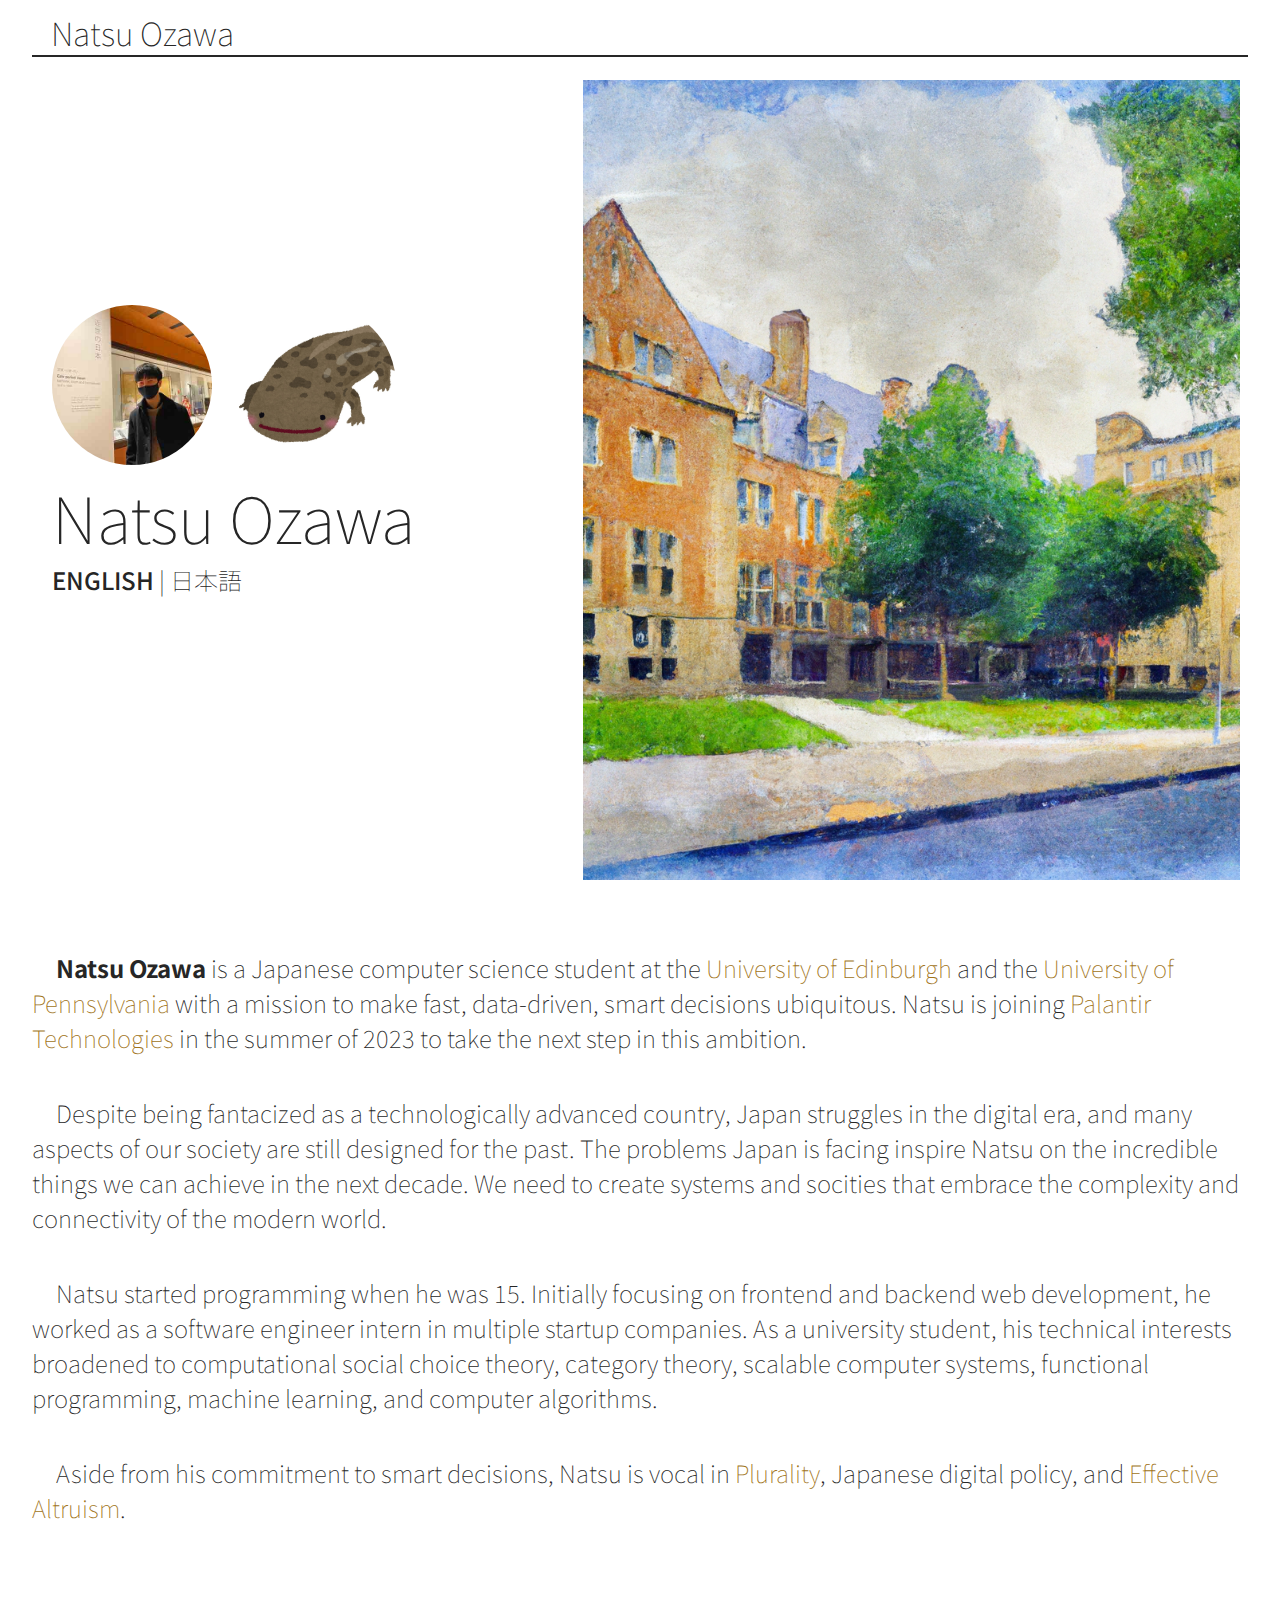
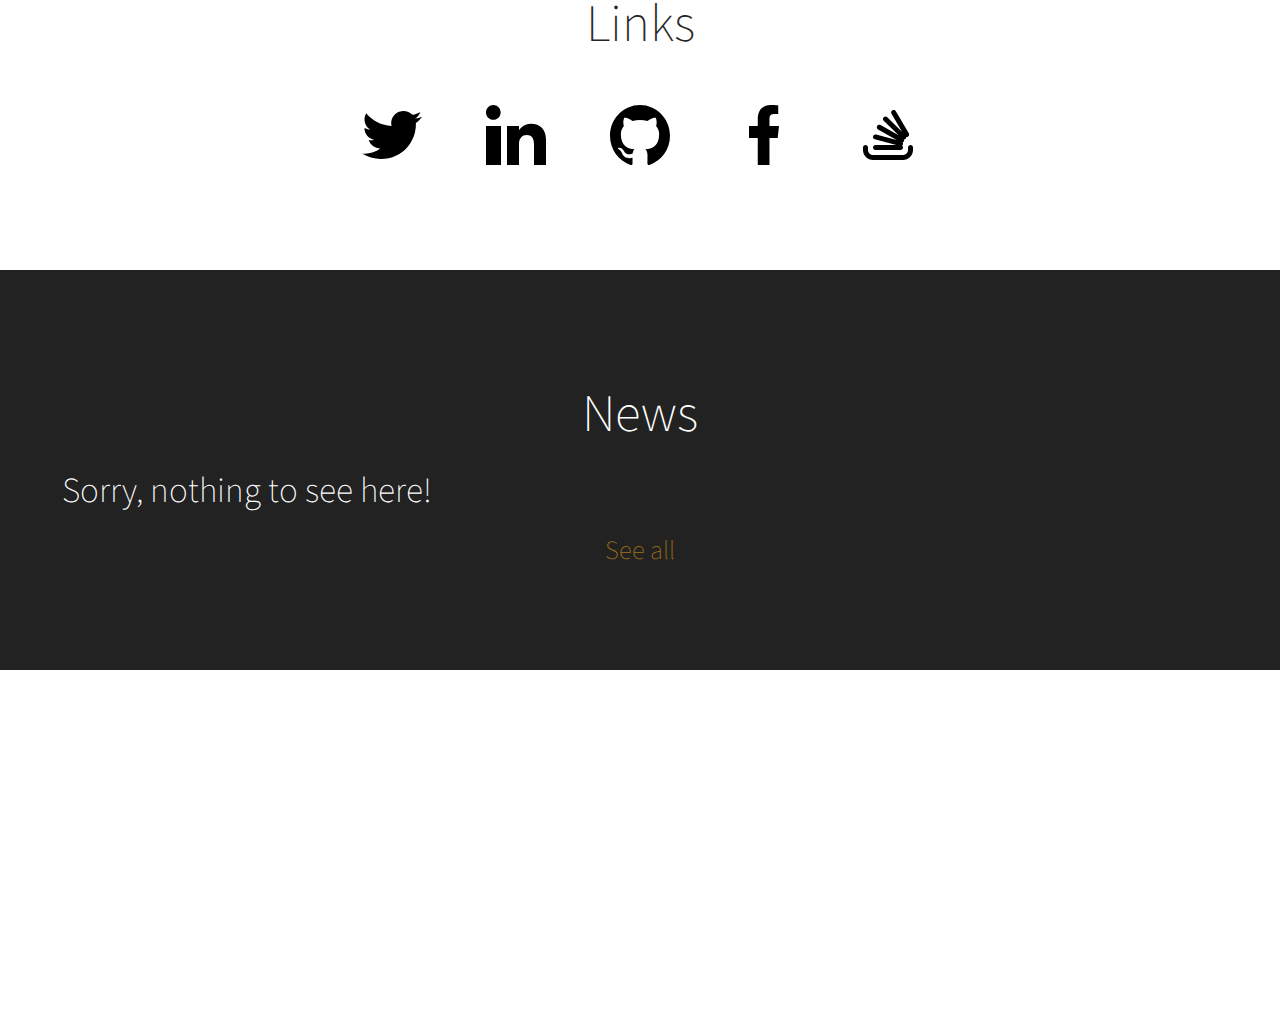
==== index.html @ bff7523b "Update links section" ====
<!DOCTYPE html>
<html>
<head>
  <meta charset="utf-8">
  <meta name="viewport" content="width=device-width, initial-scale=1.0">
  <title>Natsu Ozawa</title>
  <meta name="description" content="Natsu Ozawa is a Japanese computer science student at the University of Edinburgh and the University of Pennslyvania, with a mission to make fast, data-driven, smart decisions ubiquitous.">
  <meta property="og:locale" content="en_US" />
  <meta property="og:type" content="website" />
  <meta property="og:title" content="Natsu Ozawa" />
  <meta property="og:description" content="Natsu Ozawa is a Japanese computer science student at the University of Edinburgh and the University of Pennslyvania, with a mission to make fast, data-driven, smart decisions ubiquitous." />
  <meta property="og:url" content="https://natsuozawa.com/" />
  <meta property="og:site_name" content="Natsu Ozawa" />
  <meta property="og:image" content="https://natsuozawa.com/img/ogimg.jpg" />
  <meta property="og:image:width" content="2880" />
  <meta property="og:image:height" content="1404" />
  <meta property="og:image:type" content="image/png" />
  <meta name="author" content="Natsu Ozawa">
  <meta name="keywords" content="Natsu Ozawa, Natsu, Ozawa, 小澤夏彦, natsuozawa">
  <link href="https://fonts.googleapis.com/css2?family=Noto+Sans+JP:wght@100;400&display=swap" rel="stylesheet">
  <link type="text/css" rel="stylesheet" href="index.css">
  <script>
  const lang = navigator.language;
  if (sessionStorage.getItem('natsuozawa.github.io:initial') == null) {
    if (lang === 'ja' || lang === 'ja-JP') {
      sessionStorage.setItem('natsuozawa.github.io:initial', 'ja');
      window.location.replace('./jp');
    } else {
      sessionStorage.setItem('natsuozawa.github.io:initial', 'en');
    }
  }
  </script>
</head>
<body>
  <div id="header-wrap">
    <div id="header">
      <h1 id="header-name"><a href="/">Natsu Ozawa</a></h1>
    </div>
  </div>
  <div id="content">
    <div id="main">
      <div class="stretch left">
        <div>
          <img class="avatar" src="img/face.jpg" />
          <img class="avatar" src="img/ntszw.jpg" />
          <h1 class="giant">Natsu Ozawa</h1>
          <p><span style="font-weight: 500">English</span> | <a href="jp">日本語</a></p>
        </div>
      </div>
      <div class="stretch right"></div>
    </div>
    <div id="introduction" class="component padded">
      <p class="message"><span style="font-weight: bold;">Natsu Ozawa</span> is a Japanese computer science student at the <a href="https://www.ed.ac.uk">University of Edinburgh</a> and the <a href="https://www.upenn.edu">University of Pennsylvania</a> with a mission to make fast, data-driven, smart decisions ubiquitous. Natsu is joining <a href="https://www.palantir.com">Palantir Technologies</a> in the summer of 2023 to take the next step in this ambition.</p>
      <p class="message">Despite being fantacized as a technologically advanced country, Japan struggles in the digital era, and many aspects of our society are still designed for the past. The problems Japan is facing inspire Natsu on the incredible things we can achieve in the next decade. We need to create systems and socities that embrace the complexity and connectivity of the modern world.</p>
      <p class="message">Natsu started programming when he was 15. Initially focusing on frontend and backend web development, he worked as a software engineer intern in multiple startup companies. As a university student, his technical interests broadened to computational social choice theory, category theory, scalable computer systems, functional programming, machine learning, and computer algorithms.</p>
      <p class="message">Aside from his commitment to smart decisions, Natsu is vocal in <a href="https://plurality.institute">Plurality</a>, Japanese digital policy, and <a href="https://www.effectivealtruism.org/">Effective Altruism</a>.</p>
     <div class="box-container">
        <div class="box">
          <h1 class="big">Links</h1>
            <a href="https://twitter.com/ntszw"><img src="/img/twitter.svg" class="link-img" /></a></li>
            <a href="https://linkedin.com/in/natsuozawa"><img src="/img/linkedin.svg" class="link-img" /></a></li>
            <a href="https://github.com/natsuozawa"><img src="/img/github.svg" class="link-img" /></a></li>
            <a href="https://facebook.com/ntszw"><img src="/img/facebook.svg" class="link-img" /></a></li>
            <a href="https://stackoverflow.com/users/9121127/natsuozawa"><img src="/img/stackoverflow.svg" class="link-img" /></a></li>
          </ul>
        </div>
      </div>
    </div>
    <div id="see" class="last">
      <div class="blackbox">
        <h1 class="big">News</h1>
        <div class="component" id="gpmb_index_root" style="text-align: left">
          <h1>Sorry, nothing to see here!</h1>
        </div>
        <p class="message"><a href="news">See all</a></p>
      </div>
    </div>
  </div>
  <div class="before-footer"></div>
  <div id="footer">
    <div id="name">
      <h1>Natsu Ozawa</h1>
    </div>
    <div id="navigator">
      <ul class="nav">
        <li><a href="./jp">日本語</a></li>
        <li><a href="https://github.com/natsuozawa">Github</a></li>
        <li><a href="https://resume.id/natsuozawa">Portfolio</a></li>
      </ul>
      <p>&#169; 2018-2023 Natsu Ozawa</p>
    </div>
  </div>
  <script src="jquery-1.12.4.min.js"></script>
  <script src="check.js"></script>
  <script src="gpmb.js"></script>
  <script>
    gpmb.load("natsuozawa", "news", function() {
      var gpmbIndexRoot = document.getElementById("gpmb_index_root");
      if (gpmb.entries.length > 0) gpmbIndexRoot.innerHTML = "";
      gpmb.embed(gpmbIndexRoot, -1, -2);
    });
  </script>
</body>
</html>
---- index.css ----
body {
  font-family: "Noto Sans Japanese", "Noto Sans JP", sans-serif;
  margin: 0;
  color: #262626;
}

div {
  background-repeat: no-repeat;
  background-size: cover;
}

#content {
  background-color: white;
}

h1, h2, h3, p, li {
  font-weight: 100;
  margin: 0;
}

a {
  text-decoration: none;
  color: #a07318;
}

a:hover {
  color: #664d04;
}

hr {
  width: 5%;
  border: none;
  border-bottom: 2px solid white;
  margin: auto;
}

@media only screen and (min-width: 410px) and (min-height: 350px) {
  .giant {
    font-size: 64px;
  }
  .big {
    font-size: 48px;
  }
  .message {
    font-size: 24px;
  }
  .icon {
    height: 64px;
    width: 64px;
  }
}
@media only screen and (max-width: 410px), only screen and (max-height: 350px) {
  .giant {
    font-size: 48px;
  }
  .big {
    font-size: 36px;
  }
  .message {
    font-size: 20px;
  }
  .icon {
    height: 48px;
    width: 48px;
  }
}
.bold-text {
  font-weight: 400;
}

.component {
  width: 95%;
  margin: auto;
}

.box {
  padding: 20px;
}
.box p {
  font-size: 20px;
}

.blackbox {
  background-color: rgba(0, 0, 0, 0.6);
  display: table-cell;
  vertical-align: middle;
  height: inherit;
  width: 100vw;
  color: white;
  padding: 0 2.5%;
}

.banner {
  height: calc(100vh - 80px);
  width: 100%;
  text-align: center;
  background-repeat: no-repeat;
  background-size: cover;
  background-attachment: fixed;
  margin-bottom: 50px;
}
.banner h1 {
  text-transform: uppercase;
}

.last {
  text-align: center;
  background-attachment: fixed;
  height: 400px;
}
.last h1 {
  margin-bottom: 20px;
}

.avatar {
  height: 160px;
  width: 160px;
  border-radius: 50%;
  object-fit: cover;
  object-position: center;
}

.link-img {
  width: 60px;
  object-fit: cover;
  object-position: center;
  margin: 30px;
}

#header-wrap {
  background-color: white;
  padding-bottom: 20px;
  height: 60px;
}

#header {
  width: 95%;
  border-bottom: 2px solid #262626;
  margin: 0 auto;
  padding-top: 9px;
}
#header a {
  color: inherit;
}
#header #header-name {
  font-weight: 100;
  margin: 0;
  width: 220px;
  text-align: center;
}
@media only screen and (min-width: 650px) {
  #header #header-name {
    display: inline-block;
  }
}
@media only screen and (max-width: 310px) {
  #header #header-name {
    display: inline-block;
  }
  #header .nav {
    display: none;
  }
}

#footer {
  width: 95%;
  margin: 0 2.5%;
  bottom: 0;
}
#footer div {
  display: table-cell;
  vertical-align: middle;
  height: inherit;
}
#footer #name h1 {
  font-weight: 400;
  font-size: 64px;
  text-align: center;
}
#footer #navigator {
  text-align: right;
  position: relative;
}
#footer #navigator .nav {
  font-size: 28px;
  margin: 0;
  padding: 0;
}
#footer #navigator .nav li {
  display: inline-block;
  margin-right: 20px;
}
#footer #navigator p {
  position: absolute;
  bottom: 10px;
  right: 20px;
}

@media only screen and (min-width: 600px) {
  #name {
    width: 300px;
  }
  #navigator {
    width: calc(95vw - 310px);
  }
}
@media only screen and (max-width: 600px) and (min-width: 350px) {
  #name h1 {
    width: 200px;
    font-size: 48px !important;
  }
  #navigator {
    width: calc(95vw - 200px);
  }
}
@media only screen and (max-width: 350px) {
  .before-footer {
    margin-bottom: 250px;
  }
  #footer {
    height: 230px !important;
  }
  #name {
    display: none !important;
  }
  #navigator {
    width: 95vw;
  }
}
@media only screen and (min-height: 350px) {
  #footer {
    height: 350px;
  }
}
@media only screen and (max-height: 350px) {
  #footer {
    height: 100vh;
  }
  #footer #name h1 {
    font-size: 48px !important;
  }
}
#main {
  width: 95%;
  margin: auto;
  padding-bottom: 50px;
}
#main .left p {
  text-transform: uppercase;
  font-weight: 100;
  font-size: 24px;
}
#main .left h1, #main .left p {
  padding-left: 20px;
}
#main .left img {
  margin-left: 20px;
}
#main .left a {
  color: inherit;
}
#main .left a:hover {
  color: #a07318;
}
#main .right {
  background-image: url("img/aiart.png");
  background-position: left top;
  margin-bottom: 20px;
}
@media only screen and (min-width: 600px) {
  #main .left, #main .right {
    display: inline-block;
    vertical-align: middle;
  }
  #main .left {
    width: 45%;
    height: calc(100vh - 80px);
  }
  #main .left > div {
    padding-top: 25vh;
  }
  #main .right {
    width: 54%;
    height: calc(100vh - 100px);
  }
}
@media only screen and (max-width: 600px) {
  #main .left {
    height: calc(40vh - 40px);
    width: 100%;
  }
  #main .left > div {
    padding-top: 5vh;
  }
  #main .right {
    height: calc(70vh - 110px);
    width: 80%;
    margin: auto;
  }
}
@media only screen and (max-width: 600px) and (max-height: 575px) {
  #main .right {
    visibility: hidden;
  }
}
@media only screen and (max-width: 310px) and (max-height: 710px) {
  #main .right {
    visibility: hidden;
  }
}
@media only screen and (max-height: 600px) {
  #main .left > div {
    padding-top: 5vh;
  }
}

#introduction {
  padding-bottom: 50px;
}
#introduction .box-container {
  display: flex;
  justify-content: center;
}
#introduction h1 {
  text-align: center;
  margin-bottom: 20px;
}
#introduction p {
  margin-bottom: 40px;
  text-indent: 24px;
}
#introduction svg {
  margin-right: 16px;
  display: inline-block;
  vertical-align: middle;
  fill: #666;
}

#see {
  background-color: #555;
  background-position: center;
}

/*# sourceMappingURL=index.css.map */
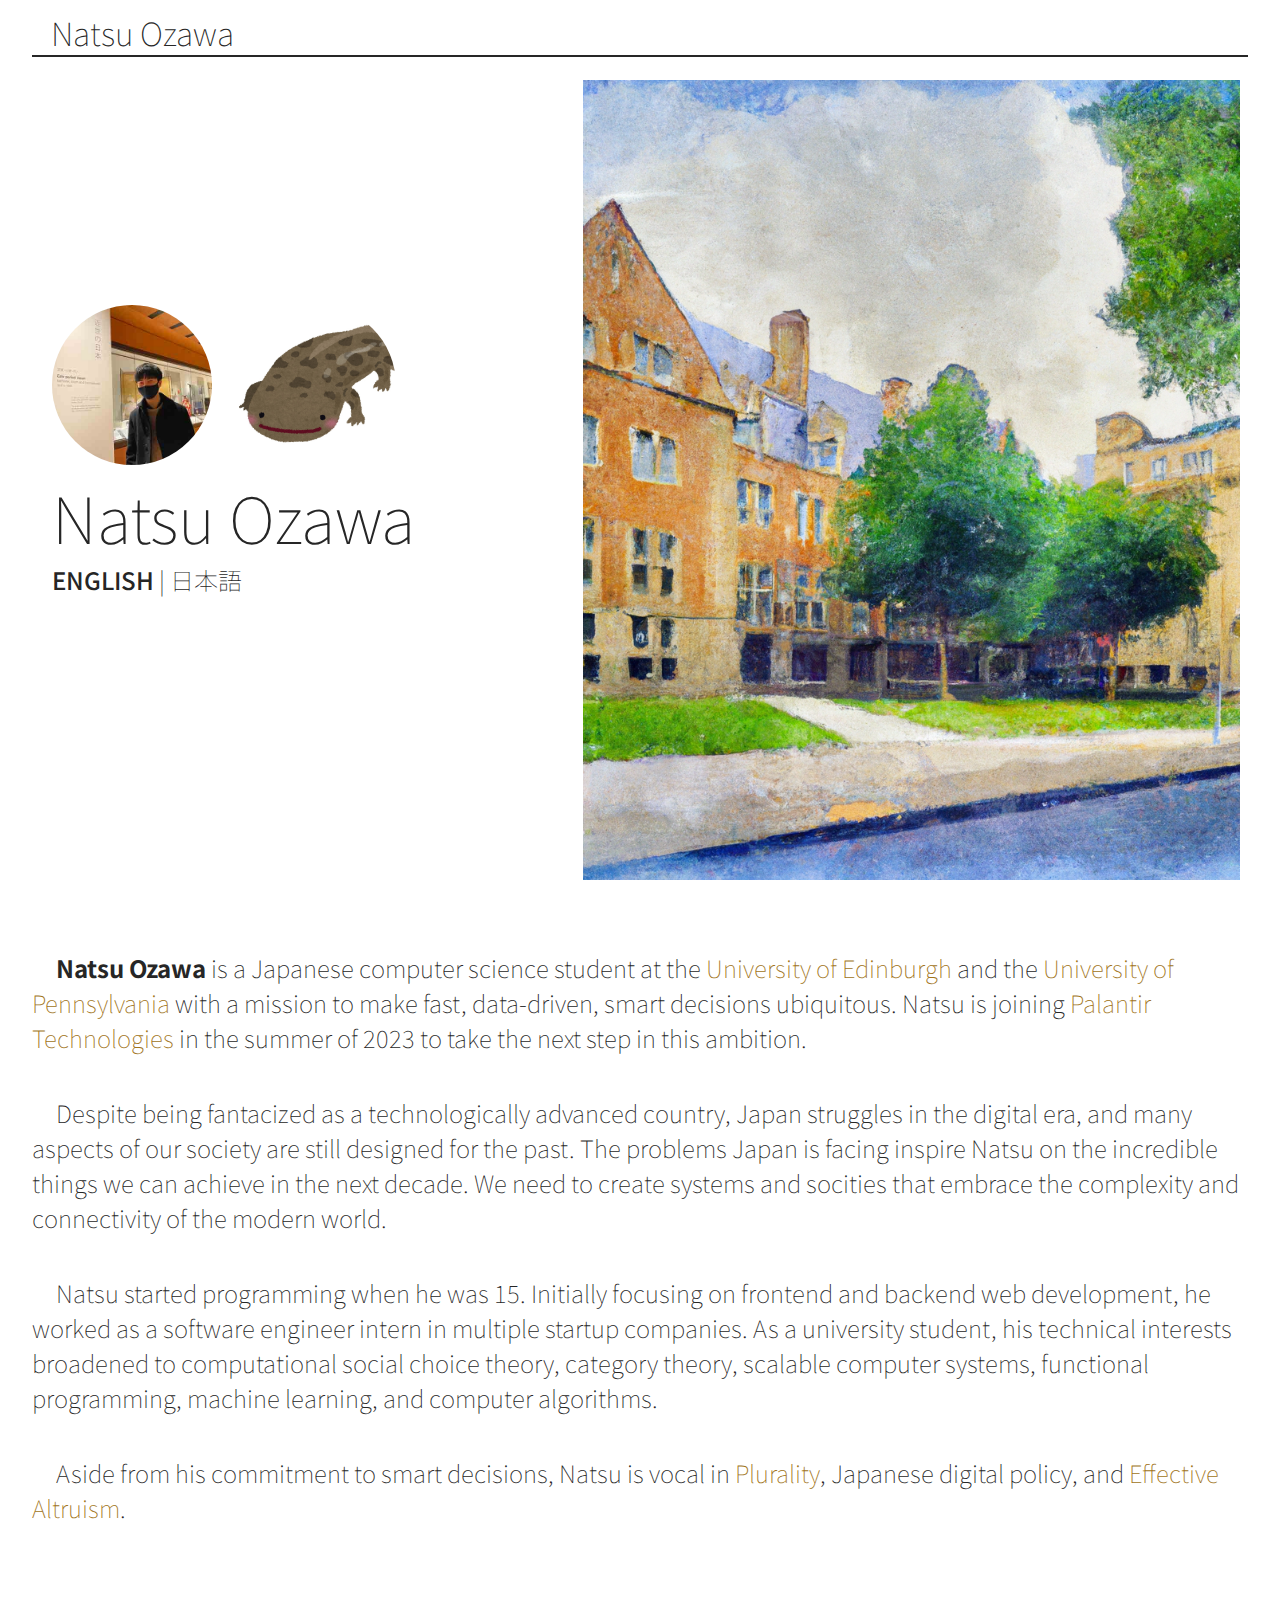
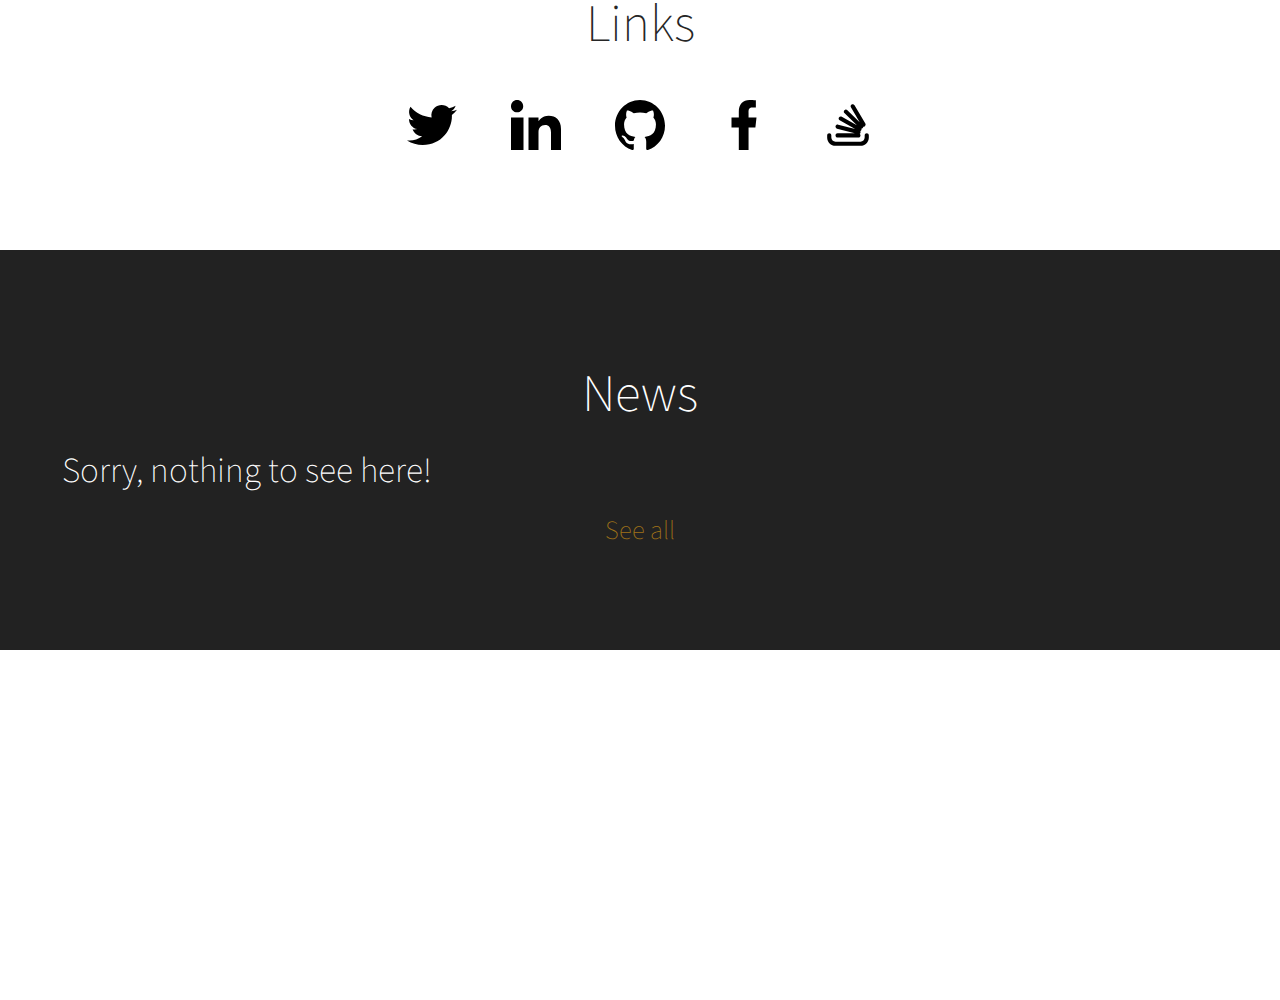
==== commit 6675ad9e: "Add favicon explicitly" ====
--- a/index.html
+++ b/index.html
@@ -11,7 +11,7 @@
   <meta property="og:description" content="Natsu Ozawa is a Japanese computer science student at the University of Edinburgh and the University of Pennslyvania, with a mission to make fast, data-driven, smart decisions ubiquitous." />
   <meta property="og:url" content="https://natsuozawa.com/" />
   <meta property="og:site_name" content="Natsu Ozawa" />
-  <meta property="og:image" content="https://natsuozawa.com/img/ogimg.jpg" />
+  <meta property="og:image" content="https://natsuozawa.com/img/ogimage.png" />
   <meta property="og:image:width" content="2880" />
   <meta property="og:image:height" content="1404" />
   <meta property="og:image:type" content="image/png" />
@@ -19,6 +19,7 @@
   <meta name="keywords" content="Natsu Ozawa, Natsu, Ozawa, 小澤夏彦, natsuozawa">
   <link href="https://fonts.googleapis.com/css2?family=Noto+Sans+JP:wght@100;400&display=swap" rel="stylesheet">
   <link type="text/css" rel="stylesheet" href="index.css">
+  <link rel="icon" href="favicon.ico">
   <script>
   const lang = navigator.language;
   if (sessionStorage.getItem('natsuozawa.github.io:initial') == null) {
@@ -84,7 +85,7 @@
     <div id="navigator">
       <ul class="nav">
         <li><a href="./jp">日本語</a></li>
-        <li><a href="https://github.com/natsuozawa">Github</a></li>
+        <li><a href="https://blog.natsuozawa.com">Blog</a></li>
         <li><a href="https://resume.id/natsuozawa">Portfolio</a></li>
       </ul>
       <p>&#169; 2018-2023 Natsu Ozawa</p>
--- a/index.css
+++ b/index.css
@@ -121,10 +121,10 @@
 }
 
 .link-img {
-  width: 60px;
+  width: 50px;
   object-fit: cover;
   object-position: center;
-  margin: 30px;
+  margin: 25px;
 }
 
 #header-wrap {
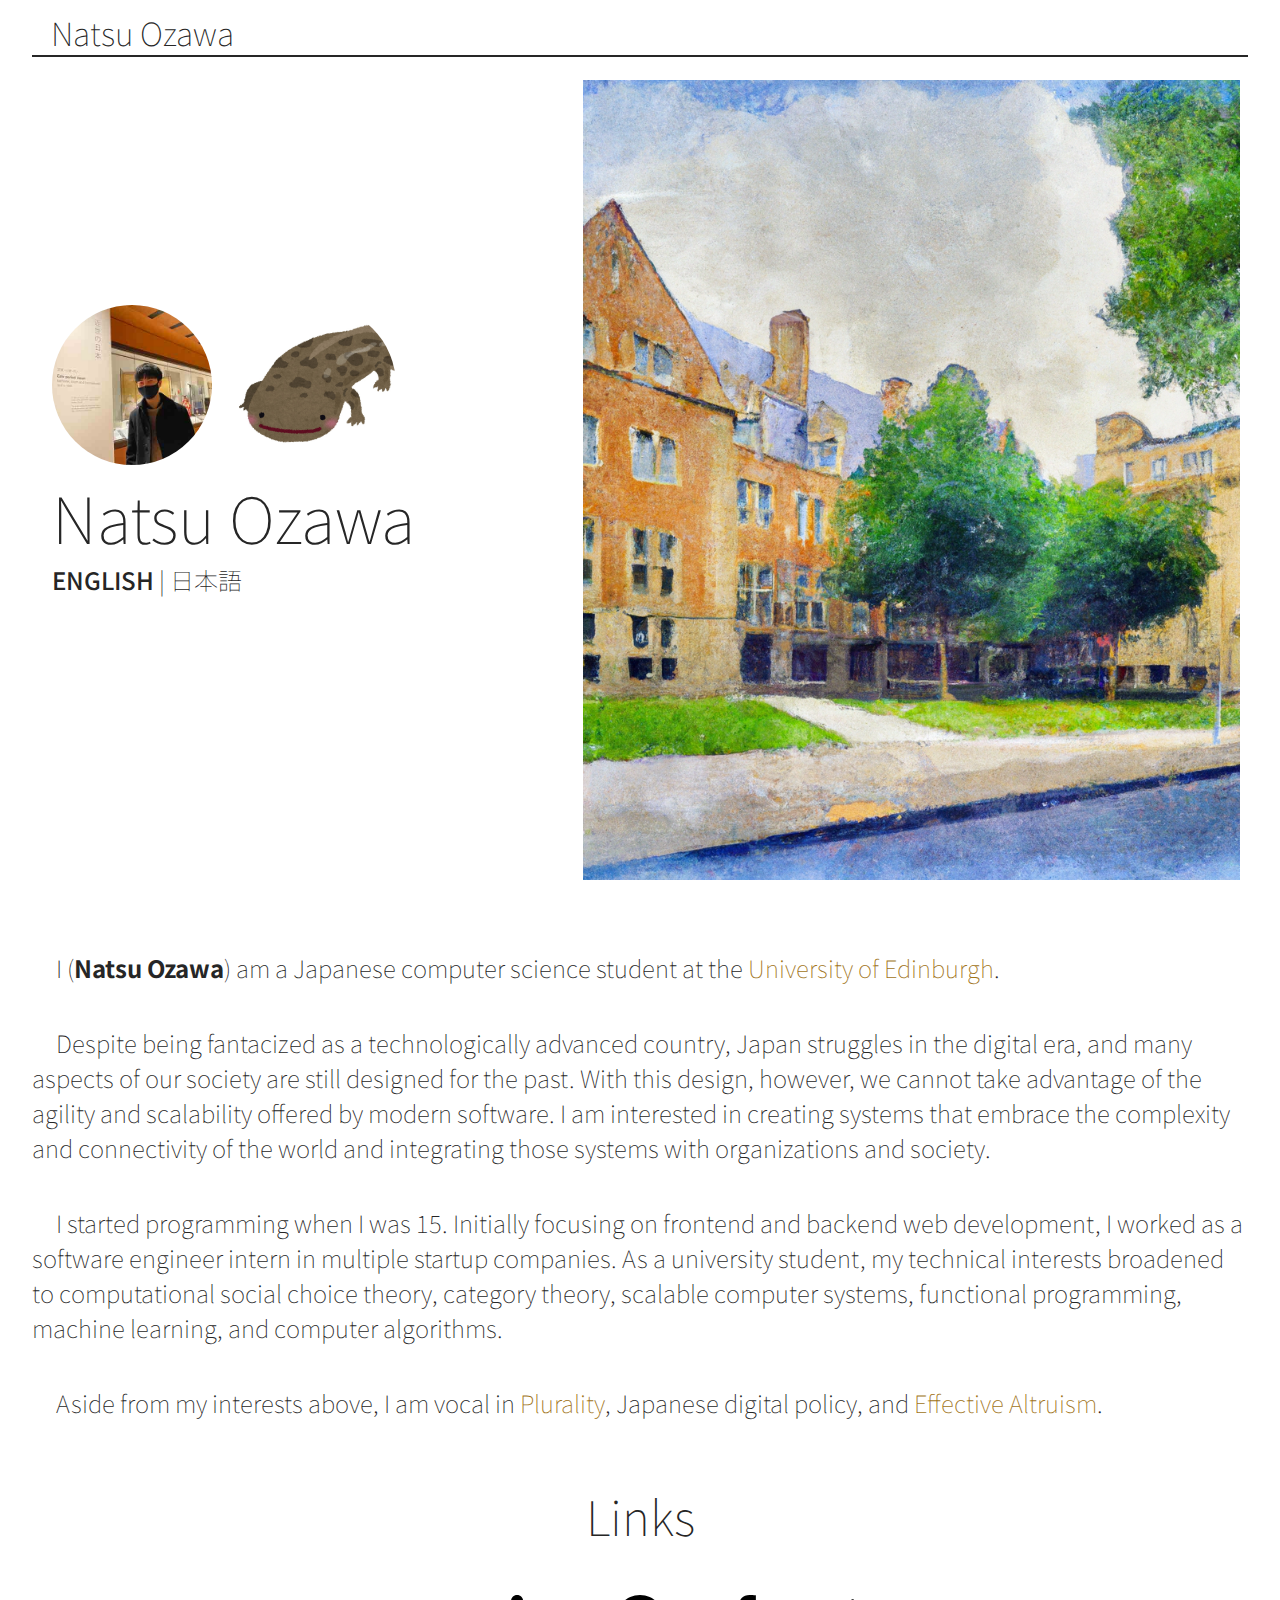
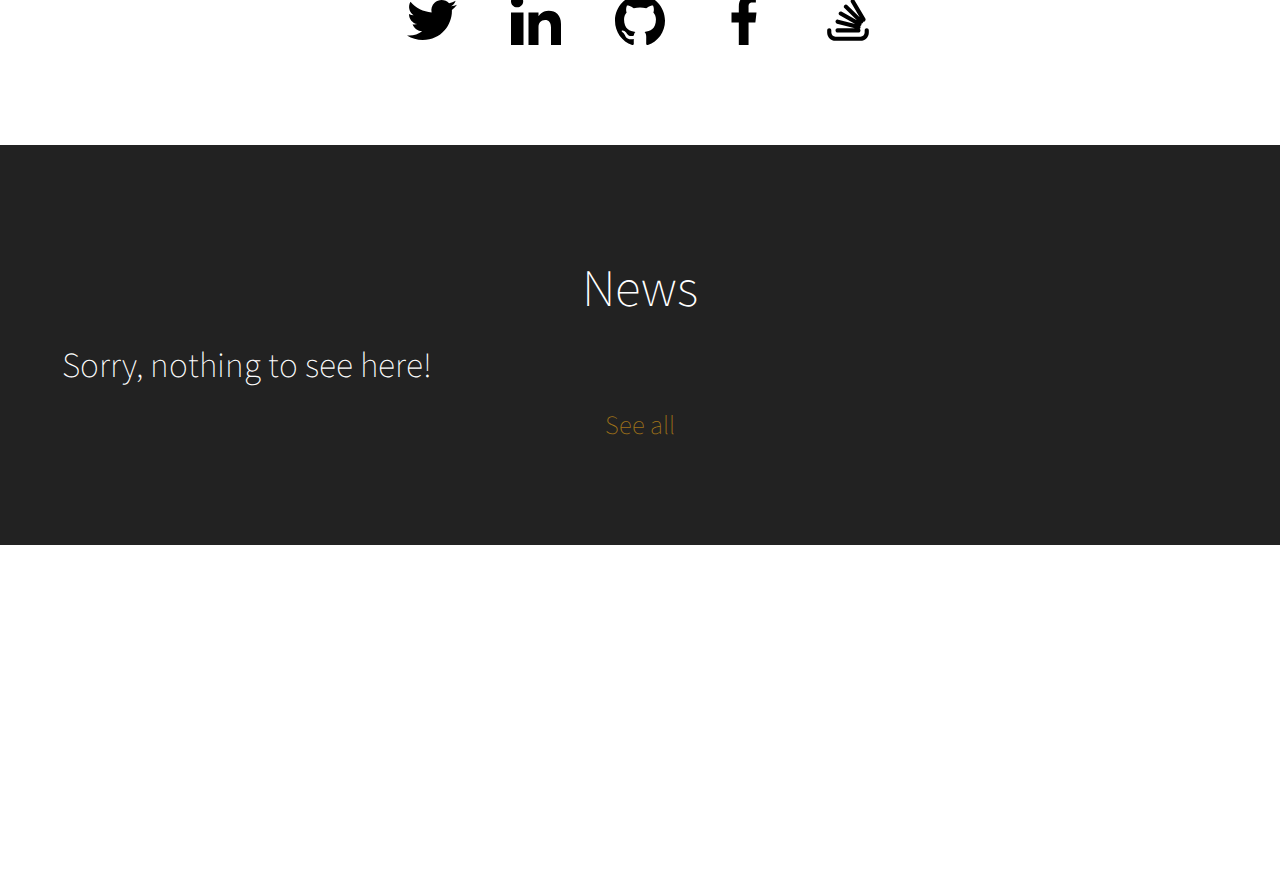
==== commit 6d59c5e7: "Update website description" ====
--- a/index.html
+++ b/index.html
@@ -4,11 +4,11 @@
   <meta charset="utf-8">
   <meta name="viewport" content="width=device-width, initial-scale=1.0">
   <title>Natsu Ozawa</title>
-  <meta name="description" content="Natsu Ozawa is a Japanese computer science student at the University of Edinburgh and the University of Pennslyvania, with a mission to make fast, data-driven, smart decisions ubiquitous.">
+  <meta name="description" content="Natsu Ozawa is a Japanese computer science student at the University of Edinburgh.">
   <meta property="og:locale" content="en_US" />
   <meta property="og:type" content="website" />
   <meta property="og:title" content="Natsu Ozawa" />
-  <meta property="og:description" content="Natsu Ozawa is a Japanese computer science student at the University of Edinburgh and the University of Pennslyvania, with a mission to make fast, data-driven, smart decisions ubiquitous." />
+  <meta property="og:description" content="Natsu Ozawa is a Japanese computer science student at the University of Edinburgh." />
   <meta property="og:url" content="https://natsuozawa.com/" />
   <meta property="og:site_name" content="Natsu Ozawa" />
   <meta property="og:image" content="https://natsuozawa.com/img/ogimage.png" />
@@ -51,10 +51,10 @@
       <div class="stretch right"></div>
     </div>
     <div id="introduction" class="component padded">
-      <p class="message"><span style="font-weight: bold;">Natsu Ozawa</span> is a Japanese computer science student at the <a href="https://www.ed.ac.uk">University of Edinburgh</a> and the <a href="https://www.upenn.edu">University of Pennsylvania</a> with a mission to make fast, data-driven, smart decisions ubiquitous. Natsu is joining <a href="https://www.palantir.com">Palantir Technologies</a> in the summer of 2023 to take the next step in this ambition.</p>
-      <p class="message">Despite being fantacized as a technologically advanced country, Japan struggles in the digital era, and many aspects of our society are still designed for the past. The problems Japan is facing inspire Natsu on the incredible things we can achieve in the next decade. We need to create systems and socities that embrace the complexity and connectivity of the modern world.</p>
-      <p class="message">Natsu started programming when he was 15. Initially focusing on frontend and backend web development, he worked as a software engineer intern in multiple startup companies. As a university student, his technical interests broadened to computational social choice theory, category theory, scalable computer systems, functional programming, machine learning, and computer algorithms.</p>
-      <p class="message">Aside from his commitment to smart decisions, Natsu is vocal in <a href="https://plurality.institute">Plurality</a>, Japanese digital policy, and <a href="https://www.effectivealtruism.org/">Effective Altruism</a>.</p>
+      <p class="message">I (<span style="font-weight: bold;">Natsu Ozawa</span>) am a Japanese computer science student at the <a href="https://www.ed.ac.uk">University of Edinburgh</a>.</p>
+      <p class="message">Despite being fantacized as a technologically advanced country, Japan struggles in the digital era, and many aspects of our society are still designed for the past. With this design, however, we cannot take advantage of the agility and scalability offered by modern software. I am interested in creating systems that embrace the complexity and connectivity of the world and integrating those systems with organizations and society.</p>
+      <p class="message">I started programming when I was 15. Initially focusing on frontend and backend web development, I worked as a software engineer intern in multiple startup companies. As a university student, my technical interests broadened to computational social choice theory, category theory, scalable computer systems, functional programming, machine learning, and computer algorithms.</p>
+      <p class="message">Aside from my interests above, I am vocal in <a href="https://plurality.institute">Plurality</a>, Japanese digital policy, and <a href="https://www.effectivealtruism.org/">Effective Altruism</a>.</p>
      <div class="box-container">
         <div class="box">
           <h1 class="big">Links</h1>
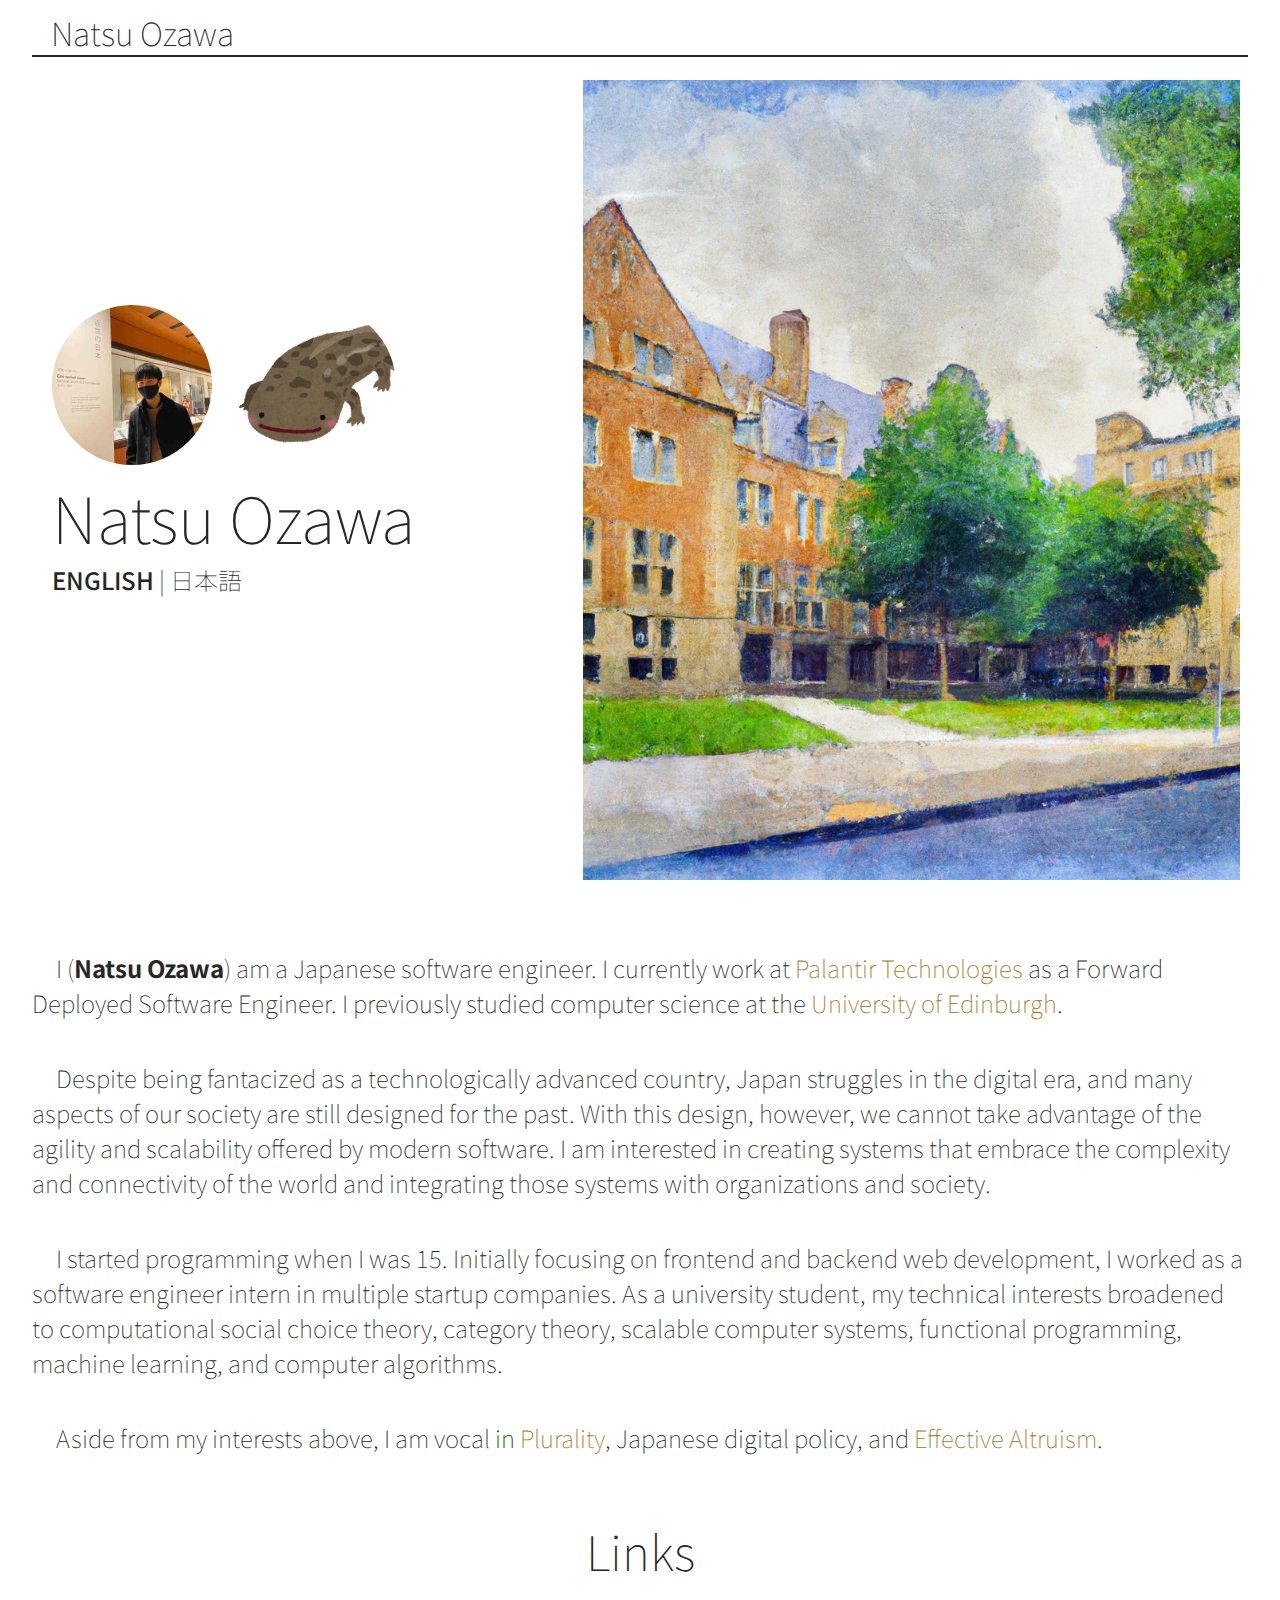
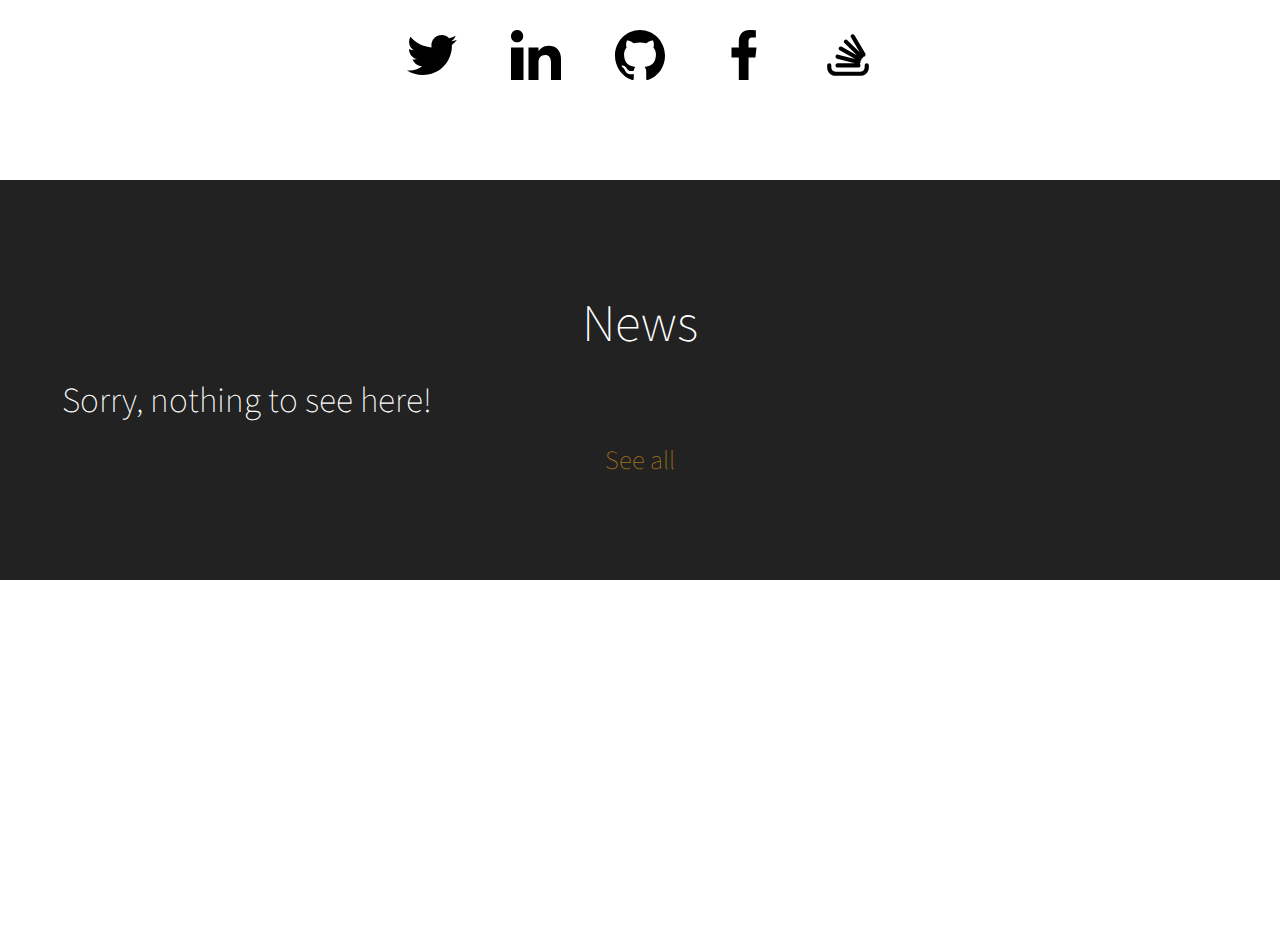
==== commit 137daea6: "Update job" ====
--- a/index.html
+++ b/index.html
@@ -4,11 +4,11 @@
   <meta charset="utf-8">
   <meta name="viewport" content="width=device-width, initial-scale=1.0">
   <title>Natsu Ozawa</title>
-  <meta name="description" content="Natsu Ozawa is a Japanese computer science student at the University of Edinburgh.">
+  <meta name="description" content="Natsu Ozawa is a Forward Deployed Software Engineer at Palantir Technologies." />
   <meta property="og:locale" content="en_US" />
   <meta property="og:type" content="website" />
   <meta property="og:title" content="Natsu Ozawa" />
-  <meta property="og:description" content="Natsu Ozawa is a Japanese computer science student at the University of Edinburgh." />
+  <meta property="og:description" content="Natsu Ozawa is a Forward Deployed Software Engineer at Palantir Technologies." />
   <meta property="og:url" content="https://natsuozawa.com/" />
   <meta property="og:site_name" content="Natsu Ozawa" />
   <meta property="og:image" content="https://natsuozawa.com/img/ogimage.png" />
@@ -51,7 +51,7 @@
       <div class="stretch right"></div>
     </div>
     <div id="introduction" class="component padded">
-      <p class="message">I (<span style="font-weight: bold;">Natsu Ozawa</span>) am a Japanese computer science student at the <a href="https://www.ed.ac.uk">University of Edinburgh</a>.</p>
+      <p class="message">I (<span style="font-weight: bold;">Natsu Ozawa</span>) am a Japanese software engineer. I currently work at <a href="https://palantir.com">Palantir Technologies</a> as a Forward Deployed Software Engineer. I previously studied computer science at the <a href="https://www.ed.ac.uk">University of Edinburgh</a>.</p>
       <p class="message">Despite being fantacized as a technologically advanced country, Japan struggles in the digital era, and many aspects of our society are still designed for the past. With this design, however, we cannot take advantage of the agility and scalability offered by modern software. I am interested in creating systems that embrace the complexity and connectivity of the world and integrating those systems with organizations and society.</p>
       <p class="message">I started programming when I was 15. Initially focusing on frontend and backend web development, I worked as a software engineer intern in multiple startup companies. As a university student, my technical interests broadened to computational social choice theory, category theory, scalable computer systems, functional programming, machine learning, and computer algorithms.</p>
       <p class="message">Aside from my interests above, I am vocal in <a href="https://plurality.institute">Plurality</a>, Japanese digital policy, and <a href="https://www.effectivealtruism.org/">Effective Altruism</a>.</p>
@@ -88,7 +88,7 @@
         <li><a href="https://blog.natsuozawa.com">Blog</a></li>
         <li><a href="https://resume.id/natsuozawa">Portfolio</a></li>
       </ul>
-      <p>&#169; 2018-2023 Natsu Ozawa</p>
+      <p>&#169; 2018-2024 Natsu Ozawa</p>
     </div>
   </div>
   <script src="jquery-1.12.4.min.js"></script>
